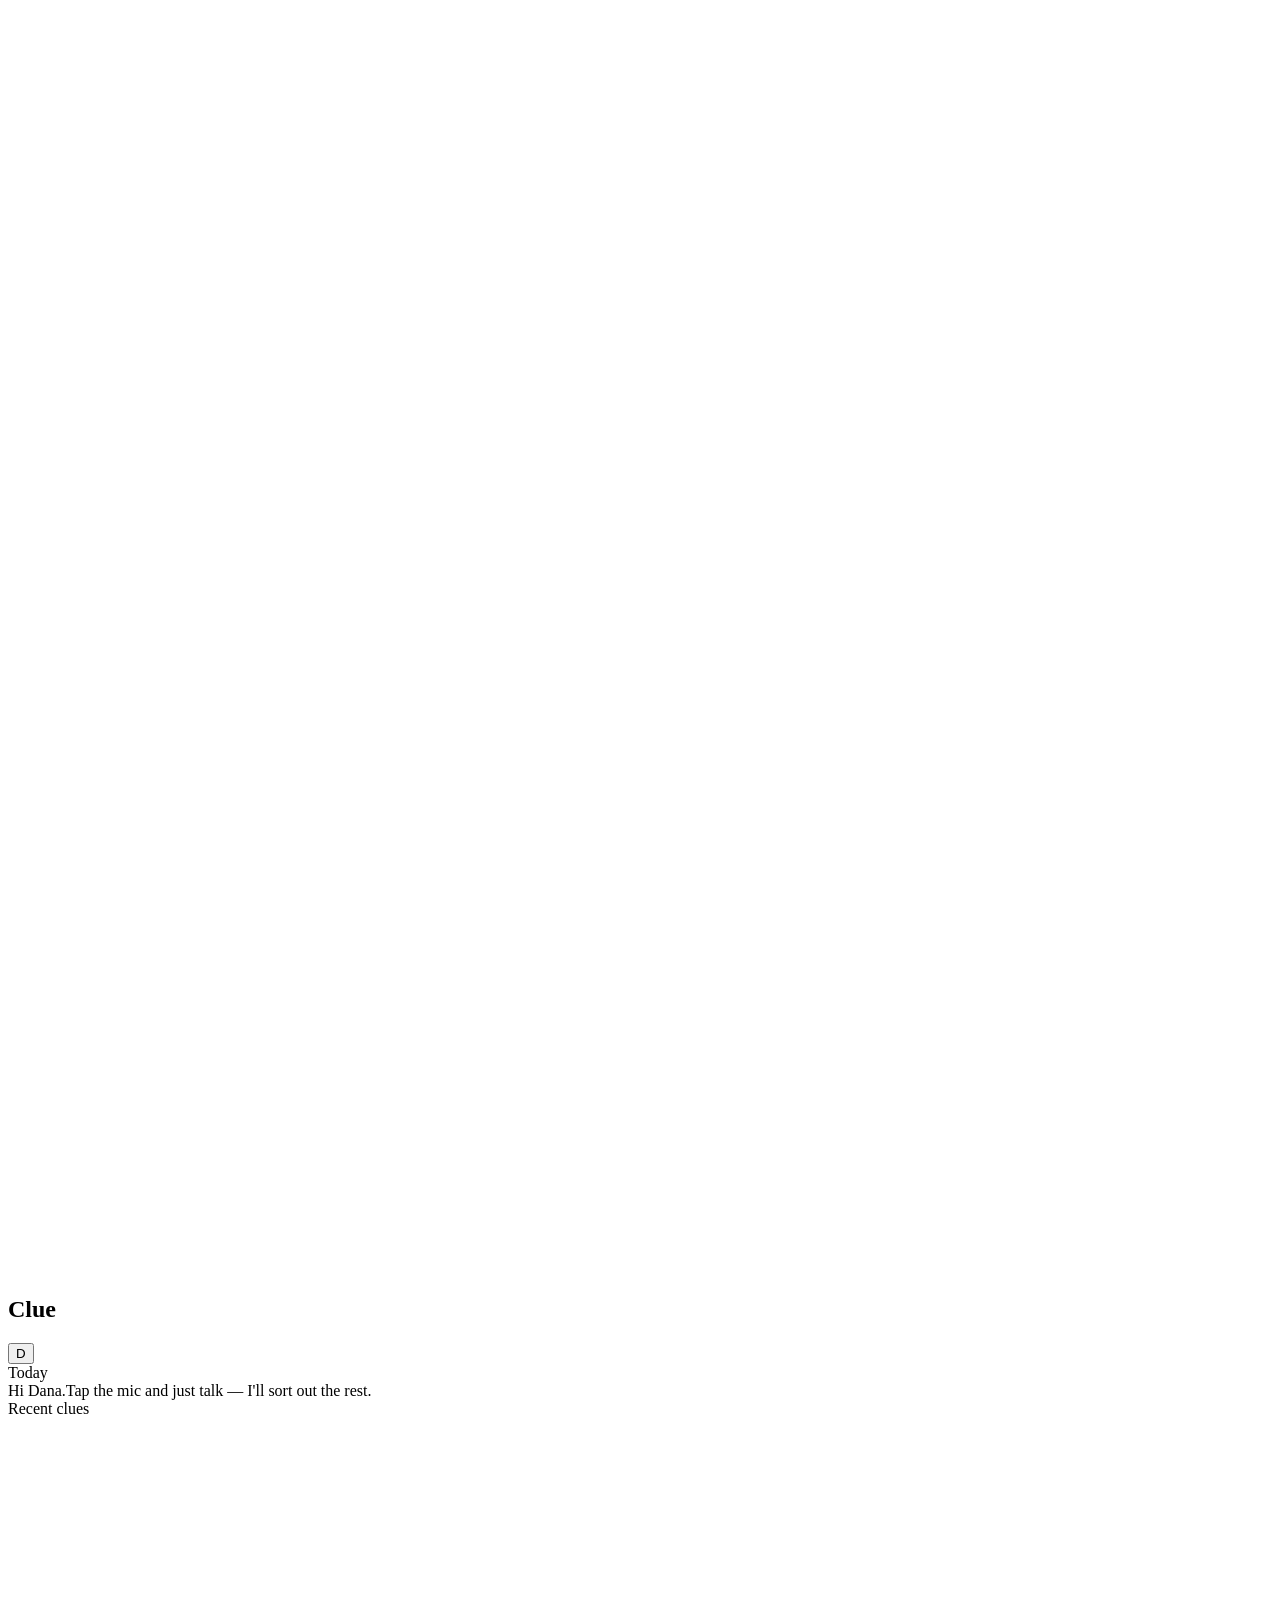
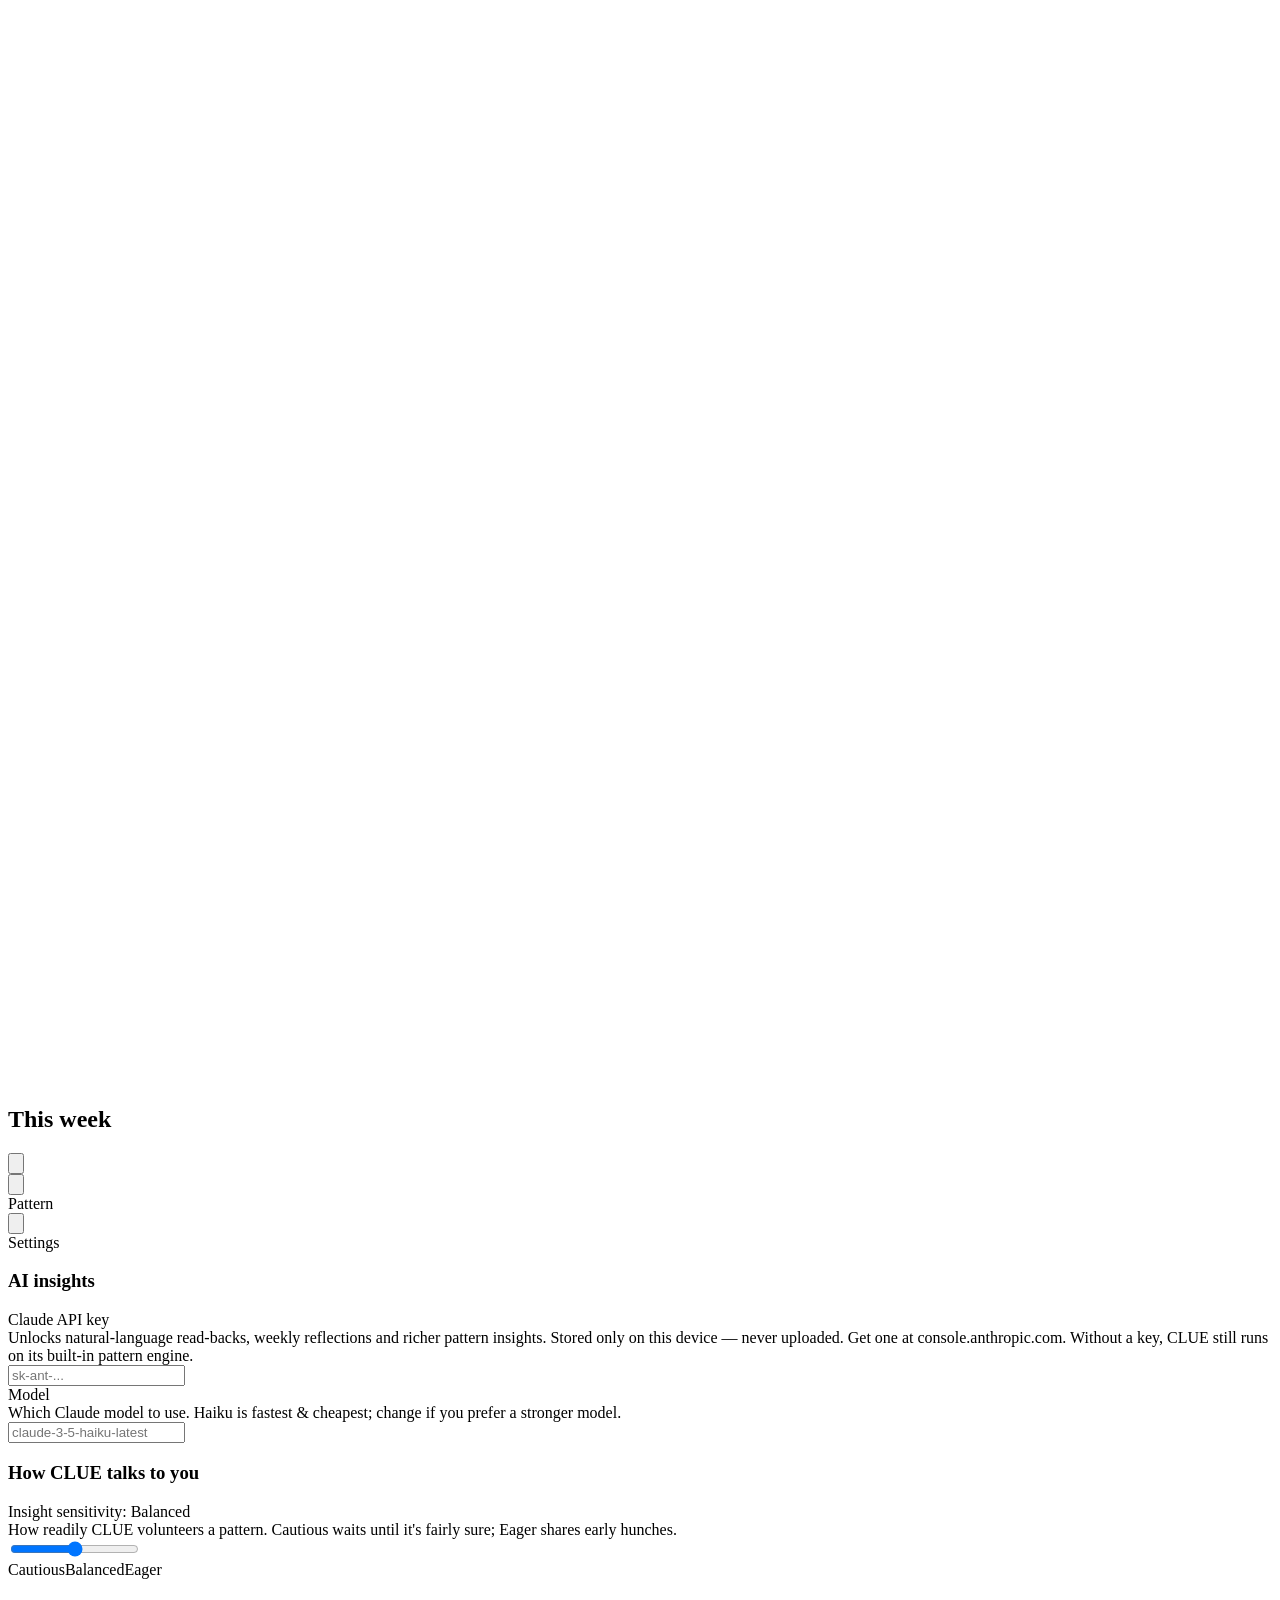
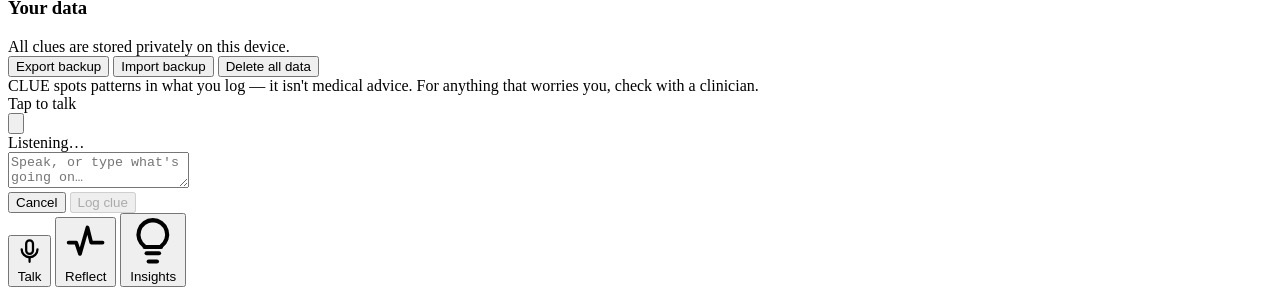
==== index.html @ f41dab0d "Add files via upload" ====
<!DOCTYPE html>
<html lang="en">
<head>
<meta charset="UTF-8">
<meta name="viewport" content="width=device-width, initial-scale=1.0, viewport-fit=cover, maximum-scale=1">
<meta name="theme-color" content="#fdf9f5">
<meta name="apple-mobile-web-app-capable" content="yes">
<meta name="apple-mobile-web-app-status-bar-style" content="default">
<meta name="apple-mobile-web-app-title" content="Clue">
<title>Clue</title>
<link rel="manifest" href="manifest.webmanifest">
<link rel="apple-touch-icon" href="icons/icon-180.png">
<link rel="icon" href="icons/icon-192.png">
<link rel="stylesheet" href="styles.css">
</head>
<body>
<div class="app">

  <!-- ============ TALK ============ -->
  <section class="view active" id="view-talk">
    <div class="app-head">
      <div class="brand">
        <div class="mark"><svg viewBox="0 0 24 24" fill="none" stroke="#fff" stroke-width="2.2" stroke-linecap="round" stroke-linejoin="round"><circle cx="11" cy="11" r="7"/><path d="M21 21l-4.3-4.3"/></svg></div>
        <h1>Clue</h1>
      </div>
      <button class="avatar" id="toSettings" aria-label="Settings">D</button>
    </div>
    <div class="pad">
      <div class="kicker" id="talkDate">Today</div>
      <div class="greet">Hi Dana.<span class="sub">Tap the mic and just talk — I'll sort out the rest.</span></div>
      <div class="section-title">Recent clues <span class="count" id="clueCount"></span></div>
      <div id="timeline"></div>
    </div>
  </section>

  <!-- ============ REFLECT ============ -->
  <section class="view" id="view-reflect">
    <div class="app-head solid">
      <div class="brand"><div class="mark"><svg viewBox="0 0 24 24" fill="none" stroke="#fff" stroke-width="2.2" stroke-linecap="round" stroke-linejoin="round"><circle cx="11" cy="11" r="7"/><path d="M21 21l-4.3-4.3"/></svg></div><h1>This week</h1></div>
      <button class="iconbtn" id="refreshInsights" aria-label="Refresh"><svg viewBox="0 0 24 24" fill="none" stroke="var(--ink)" stroke-width="2" stroke-linecap="round" stroke-linejoin="round"><path d="M3 12a9 9 0 0 1 15-6.7L21 8"/><path d="M21 3v5h-5"/><path d="M21 12a9 9 0 0 1-15 6.7L3 16"/><path d="M3 21v-5h5"/></svg></button>
    </div>
    <div class="pad" id="reflectBody"></div>
  </section>

  <!-- ============ INSIGHT DETAIL ============ -->
  <section class="view" id="view-insight">
    <div class="detail-top">
      <button class="back" id="insightBack" aria-label="Back"><svg viewBox="0 0 24 24" fill="none" stroke="var(--ink)" stroke-width="2.2" stroke-linecap="round" stroke-linejoin="round"><path d="M15 18l-6-6 6-6"/></svg></button>
      <div class="dt-title">Pattern</div>
    </div>
    <div class="pad" id="insightBody"></div>
  </section>

  <!-- ============ SETTINGS ============ -->
  <section class="view" id="view-settings">
    <div class="detail-top">
      <button class="back" id="settingsBack" aria-label="Back"><svg viewBox="0 0 24 24" fill="none" stroke="var(--ink)" stroke-width="2.2" stroke-linecap="round" stroke-linejoin="round"><path d="M15 18l-6-6 6-6"/></svg></button>
      <div class="dt-title">Settings</div>
    </div>
    <div class="pad">
      <div class="set-group">
        <h3>AI insights</h3>
        <div class="set-row">
          <label for="apiKey">Claude API key</label>
          <div class="hint">Unlocks natural-language read-backs, weekly reflections and richer pattern insights. Stored only on this device — never uploaded. Get one at console.anthropic.com. Without a key, CLUE still runs on its built-in pattern engine.</div>
          <input type="password" id="apiKey" placeholder="sk-ant-..." autocomplete="off" autocapitalize="off" spellcheck="false">
          <div id="keyStatus"></div>
        </div>
        <div class="set-row">
          <label for="model">Model</label>
          <div class="hint">Which Claude model to use. Haiku is fastest & cheapest; change if you prefer a stronger model.</div>
          <input type="text" id="model" placeholder="claude-3-5-haiku-latest" autocomplete="off" spellcheck="false">
        </div>
      </div>

      <div class="set-group">
        <h3>How CLUE talks to you</h3>
        <div class="set-row">
          <label>Insight sensitivity: <span id="sensLabel">Balanced</span></label>
          <div class="hint">How readily CLUE volunteers a pattern. Cautious waits until it's fairly sure; Eager shares early hunches.</div>
          <input type="range" min="0" max="2" step="1" value="1" class="slider" id="sensitivity">
          <div class="slider-labels"><span>Cautious</span><span>Balanced</span><span>Eager</span></div>
        </div>
      </div>

      <div class="set-group">
        <h3>Your data</h3>
        <div class="set-row">
          <div class="hint" id="dataStats">All clues are stored privately on this device.</div>
          <div class="set-actions">
            <button class="btn" id="exportBtn">Export backup</button>
            <button class="btn" id="importBtn">Import backup</button>
            <button class="btn danger" id="clearBtn">Delete all data</button>
          </div>
          <input type="file" id="importFile" accept="application/json" hidden>
        </div>
      </div>
      <div class="disclaimer">CLUE spots patterns in what you log — it isn't medical advice. For anything that worries you, check with a clinician.</div>
    </div>
  </section>

  <!-- capture dock (only on talk) -->
  <div class="dock-fade" id="dockFade"></div>
  <div class="dock" id="dock">
    <div class="mic-wrap">
      <div class="mic-hint">Tap to talk</div>
      <button class="mic" id="micBtn" aria-label="Log a clue">
        <svg viewBox="0 0 24 24" fill="none" stroke="#fff" stroke-width="2" stroke-linecap="round" stroke-linejoin="round"><rect x="9" y="2" width="6" height="12" rx="3"/><path d="M5 10a7 7 0 0 0 14 0"/><path d="M12 17v4"/></svg>
      </button>
    </div>
  </div>

  <!-- capture sheet -->
  <div class="scrim" id="scrim"></div>
  <div class="sheet" id="sheet">
    <div class="grip"></div>
    <div class="listening" id="listening"><div class="eq"><span></span><span></span><span></span><span></span><span></span></div> <span id="listenLabel">Listening…</span></div>
    <textarea class="capinput" id="capinput" placeholder="Speak, or type what's going on…" rows="2"></textarea>
    <div class="cap-actions">
      <button class="btn ghost" id="cancelCap">Cancel</button>
      <button class="btn primary" id="parseBtn" disabled>Log clue</button>
    </div>
    <div id="readbackHost"></div>
  </div>

  <!-- nav -->
  <nav class="nav">
    <button class="active" data-nav="talk">
      <svg viewBox="0 0 24 24" fill="none" stroke="currentColor" stroke-width="2" stroke-linecap="round" stroke-linejoin="round"><rect x="9" y="2" width="6" height="12" rx="3"/><path d="M5 10a7 7 0 0 0 14 0"/><path d="M12 17v4"/></svg>
      <span class="lbl">Talk</span>
    </button>
    <button data-nav="reflect">
      <svg viewBox="0 0 24 24" fill="none" stroke="currentColor" stroke-width="2" stroke-linecap="round" stroke-linejoin="round"><path d="M3 12h4l2 6 4-14 2 8h6"/></svg>
      <span class="lbl">Reflect</span>
    </button>
    <button data-nav="insights">
      <svg viewBox="0 0 24 24" fill="none" stroke="currentColor" stroke-width="2" stroke-linecap="round" stroke-linejoin="round"><path d="M9 18h6"/><path d="M10 22h4"/><path d="M12 2a7 7 0 0 0-4 12.7V15h8v-.3A7 7 0 0 0 12 2z"/></svg>
      <span class="lbl">Insights</span>
    </button>
  </nav>

  <div class="toast" id="toast"></div>
</div>
<script type="module" src="app.js"></script>
</body>
</html>
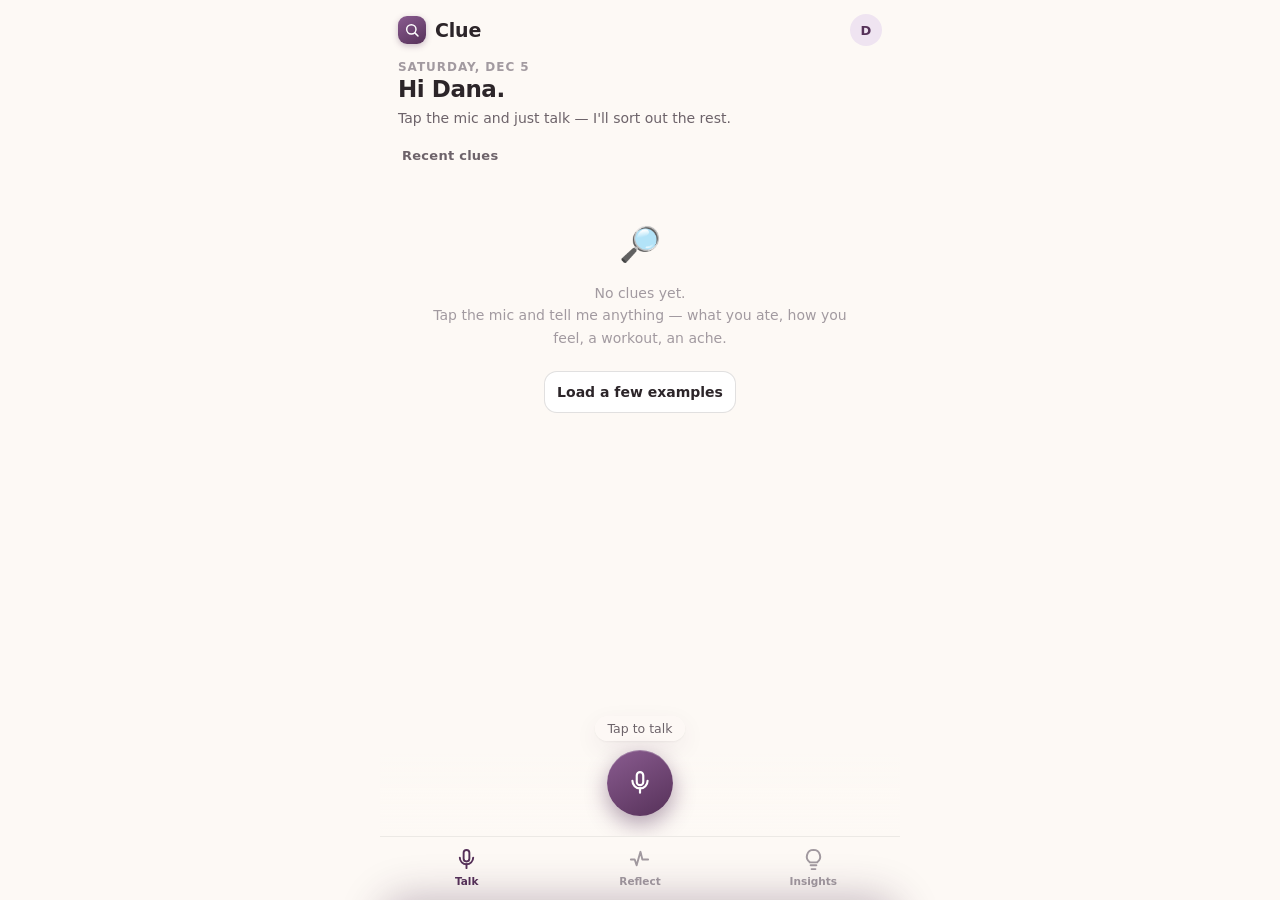
==== commit a589679e: "Add files via upload" ====
--- a/index.html
+++ b/index.html
@@ -8,10 +8,214 @@
 <meta name="apple-mobile-web-app-status-bar-style" content="default">
 <meta name="apple-mobile-web-app-title" content="Clue">
 <title>Clue</title>
-<link rel="manifest" href="manifest.webmanifest">
-<link rel="apple-touch-icon" href="icons/icon-180.png">
-<link rel="icon" href="icons/icon-192.png">
-<link rel="stylesheet" href="styles.css">
+<link rel="manifest" href="[data-uri]">
+<link rel="apple-touch-icon" href="[data-uri]">
+<link rel="icon" href="[data-uri]">
+<style>
+:root{
+  --plum:#6d4574;--plum-deep:#563159;--plum-soft:#8a5c90;
+  --plum-tint:#efe4f1;--plum-tint-2:#e3d0e6;
+  --cream:#f7efe8;--surface:#fdf9f5;--card:#ffffff;
+  --ink:#2c2529;--ink-2:#6d636a;--muted:#a29aa0;
+  --border:rgba(44,37,41,0.08);--border-strong:rgba(44,37,41,0.14);
+  --good:#2e8b57;--warn:#c98a2b;--danger:#9c463a;
+  --shadow:0 1px 2px rgba(44,37,41,.05),0 8px 24px rgba(86,49,89,.07);
+  --font:system-ui,-apple-system,"Segoe UI",sans-serif;
+}
+*{box-sizing:border-box;margin:0;padding:0}
+html{height:100%}
+body{
+  font-family:var(--font);background:var(--surface);color:var(--ink);
+  min-height:100%;-webkit-font-smoothing:antialiased;overscroll-behavior-y:contain;
+  padding-bottom:env(safe-area-inset-bottom);
+}
+button{font-family:var(--font)}
+.app{max-width:520px;margin:0 auto;min-height:100vh;position:relative;display:flex;flex-direction:column}
+
+/* views */
+.view{flex:1;display:none;flex-direction:column;padding-bottom:96px}
+.view.active{display:flex}
+.pad{padding:6px 18px 24px}
+
+.app-head{display:flex;align-items:center;justify-content:space-between;padding:14px 18px 8px;position:sticky;top:0;background:linear-gradient(var(--surface) 70%,transparent);z-index:6}
+.app-head.solid{background:var(--surface)}
+.brand{display:flex;align-items:center;gap:9px}
+.brand .mark{width:28px;height:28px;border-radius:9px;background:linear-gradient(150deg,var(--plum-soft),var(--plum-deep));display:flex;align-items:center;justify-content:center;box-shadow:0 2px 6px rgba(86,49,89,.3)}
+.brand .mark svg{width:16px;height:16px}
+.brand h1{font-size:19px;font-weight:700;letter-spacing:-.01em}
+.avatar{width:32px;height:32px;border-radius:50%;background:var(--plum-tint);color:var(--plum-deep);display:flex;align-items:center;justify-content:center;font-weight:700;font-size:13px;border:none;cursor:pointer}
+.iconbtn{width:36px;height:36px;border-radius:12px;border:1px solid var(--border);background:var(--card);display:flex;align-items:center;justify-content:center;cursor:pointer;box-shadow:var(--shadow)}
+.iconbtn svg{width:18px;height:18px}
+
+.kicker{font-size:12px;letter-spacing:.08em;text-transform:uppercase;color:var(--muted);font-weight:600;margin-bottom:2px}
+.greet{font-size:23px;font-weight:700;letter-spacing:-.02em;line-height:1.2}
+.greet .sub{display:block;font-size:14px;font-weight:500;color:var(--ink-2);margin-top:6px;letter-spacing:0}
+.section-title{font-size:13px;font-weight:700;color:var(--ink-2);margin:22px 4px 10px;letter-spacing:.02em;display:flex;align-items:center;justify-content:space-between}
+.section-title span.count{color:var(--muted);font-weight:600}
+
+/* clues */
+.clue{display:flex;gap:12px;padding:12px 14px;background:var(--card);border:1px solid var(--border);border-radius:16px;box-shadow:var(--shadow);margin-bottom:9px;animation:pop .25s ease}
+@keyframes pop{from{opacity:0;transform:translateY(6px)}to{opacity:1;transform:none}}
+.clue .ic{width:34px;height:34px;border-radius:11px;flex:none;display:flex;align-items:center;justify-content:center;font-size:16px}
+.ic.food{background:#eaf3ec}.ic.symptom{background:#fbe9e6}.ic.activity{background:#eae7f5}.ic.energy{background:#fbf1e0}.ic.sleep{background:#eef0f2}.ic.note{background:#eef0f2}.ic.other{background:#eef0f2}
+.clue .body{flex:1;min-width:0}
+.clue .txt{font-size:14.5px;line-height:1.35;color:var(--ink);font-weight:500;word-wrap:break-word}
+.clue .meta{display:flex;gap:8px;align-items:center;margin-top:5px;flex-wrap:wrap}
+.tag{font-size:11px;font-weight:600;padding:2px 8px;border-radius:20px;text-transform:capitalize}
+.tag.food{background:#e7f1ea;color:#356848}.tag.symptom{background:#f8e4e1;color:#9c463a}.tag.activity{background:#e6e2f2;color:#4a3d78}.tag.energy{background:#f7ecda;color:#8a651f}.tag.sleep,.tag.note,.tag.other{background:#ecedf0;color:#5a5560}
+.clue .time{font-size:12px;color:var(--muted);font-weight:500}
+.clue.flagged{border-color:var(--plum-tint-2);box-shadow:0 0 0 1px var(--plum-tint-2),var(--shadow)}
+.flagnote{margin-top:8px;font-size:12.5px;color:var(--plum-deep);background:var(--plum-tint);padding:8px 10px;border-radius:11px;display:flex;gap:7px;align-items:flex-start;line-height:1.35}
+.flagnote svg{width:14px;height:14px;flex:none;margin-top:1px}
+.clue .del{margin-left:auto;background:none;border:none;color:var(--muted);cursor:pointer;font-size:16px;padding:0 2px;align-self:flex-start;line-height:1}
+
+.empty{text-align:center;color:var(--muted);padding:44px 24px;font-size:14px;line-height:1.6}
+.empty .big{font-size:34px;margin-bottom:10px}
+
+/* capture dock */
+.dock-fade{position:fixed;left:0;right:0;bottom:0;height:150px;z-index:8;pointer-events:none;background:linear-gradient(to top,var(--surface) 46%,rgba(253,249,245,.7) 76%,rgba(253,249,245,0));max-width:520px;margin:0 auto}
+.dock{position:fixed;left:0;right:0;bottom:84px;display:flex;justify-content:center;z-index:12;pointer-events:none;max-width:520px;margin:0 auto}
+.mic-wrap{pointer-events:auto;display:flex;flex-direction:column;align-items:center;gap:9px}
+.mic-hint{font-size:12.5px;color:var(--ink-2);background:rgba(253,249,245,.86);padding:5px 13px;border-radius:20px;box-shadow:var(--shadow);font-weight:500}
+.mic{width:66px;height:66px;border-radius:50%;border:none;cursor:pointer;background:linear-gradient(150deg,var(--plum-soft),var(--plum-deep));box-shadow:0 8px 22px rgba(86,49,89,.45),inset 0 1px 0 rgba(255,255,255,.25);display:flex;align-items:center;justify-content:center;transition:transform .15s}
+.mic:active{transform:scale(.94)}
+.mic svg{width:26px;height:26px}
+
+/* sheet */
+.scrim{position:fixed;inset:0;background:rgba(33,20,35,.34);z-index:20;opacity:0;pointer-events:none;transition:opacity .25s}
+.scrim.open{opacity:1;pointer-events:auto}
+.sheet{position:fixed;left:0;right:0;bottom:0;max-width:520px;margin:0 auto;background:var(--surface);border-radius:28px 28px 0 0;padding:18px 20px calc(28px + env(safe-area-inset-bottom));z-index:21;transform:translateY(103%);transition:transform .32s cubic-bezier(.32,.72,0,1);box-shadow:0 -10px 40px rgba(60,30,64,.28)}
+.sheet.open{transform:translateY(0)}
+.grip{width:38px;height:5px;border-radius:3px;background:var(--border-strong);margin:0 auto 16px}
+.listening{display:flex;align-items:center;gap:10px;color:var(--plum-deep);font-weight:600;font-size:13px;margin-bottom:14px}
+.listening.idle{color:var(--muted)}
+.eq{display:flex;gap:3px;align-items:flex-end;height:16px}
+.eq span{width:3px;background:var(--plum);border-radius:2px;height:5px;animation:eq 1s ease-in-out infinite}
+.listening.idle .eq span{animation:none;background:var(--border-strong)}
+.eq span:nth-child(2){animation-delay:.15s}.eq span:nth-child(3){animation-delay:.3s}.eq span:nth-child(4){animation-delay:.45s}.eq span:nth-child(5){animation-delay:.2s}
+@keyframes eq{0%,100%{height:5px}50%{height:16px}}
+.capinput{width:100%;border:1px solid var(--border-strong);border-radius:14px;padding:13px 14px;font-size:16px;font-family:var(--font);color:var(--ink);background:var(--card);resize:none;line-height:1.4;min-height:56px;margin-bottom:12px}
+.capinput:focus{outline:none;border-color:var(--plum)}
+.cap-actions{display:flex;gap:8px;margin-bottom:6px}
+.btn{border:1px solid var(--border-strong);background:var(--card);color:var(--ink);padding:12px;border-radius:13px;font-size:14px;font-weight:600;cursor:pointer;flex:1;text-align:center}
+.btn.primary{background:var(--plum);color:#fff;border-color:var(--plum)}
+.btn.primary:disabled{opacity:.5;cursor:default}
+.btn.ghost{background:none;border-color:transparent;color:var(--plum);flex:none;padding:12px 6px}
+
+.readback{background:var(--card);border:1px solid var(--border);border-radius:18px;padding:15px;box-shadow:var(--shadow);margin-top:4px}
+.rb-head{display:flex;gap:8px;align-items:center;font-size:12px;color:var(--plum);font-weight:700;margin-bottom:11px;letter-spacing:.02em}
+.rb-head svg{width:15px;height:15px}
+.parsed{display:flex;flex-direction:column;gap:8px;margin-bottom:12px}
+.prow{display:flex;justify-content:space-between;align-items:center;font-size:14px;gap:12px}
+.prow .k{color:var(--muted);font-weight:500;flex:none}.prow .v{color:var(--ink);font-weight:600;text-align:right}
+.rb-q{font-size:14px;color:var(--ink);font-weight:500;margin:2px 0 12px;line-height:1.4}
+.spin{display:inline-block;width:15px;height:15px;border:2px solid var(--plum-tint-2);border-top-color:var(--plum);border-radius:50%;animation:spin .7s linear infinite;vertical-align:-2px}
+@keyframes spin{to{transform:rotate(360deg)}}
+
+/* reflect */
+.reflect-hero{background:linear-gradient(155deg,#6d4574,#48294c);border-radius:22px;padding:20px;color:#fff;box-shadow:0 10px 30px rgba(72,41,76,.4);margin-bottom:6px}
+.reflect-hero .rh-k{font-size:11.5px;letter-spacing:.1em;text-transform:uppercase;opacity:.75;font-weight:600}
+.reflect-hero h2{font-size:20px;font-weight:700;margin:5px 0 10px;letter-spacing:-.01em;line-height:1.25}
+.reflect-hero p{font-size:14px;line-height:1.5;opacity:.92}
+.reflect-hero .stats{display:flex;gap:8px;margin-top:16px}
+.rstat{flex:1;background:rgba(255,255,255,.12);border-radius:13px;padding:10px 11px}
+.rstat .n{font-size:20px;font-weight:700;line-height:1}
+.rstat .l{font-size:11px;opacity:.8;margin-top:4px;line-height:1.2}
+
+.pattern{background:var(--card);border:1px solid var(--border);border-radius:18px;padding:15px;box-shadow:var(--shadow);margin-bottom:11px;cursor:pointer;transition:transform .12s}
+.pattern:active{transform:scale(.985)}
+.p-top{display:flex;align-items:center;justify-content:space-between;margin-bottom:11px}
+.conf{display:flex;align-items:center;gap:6px;font-size:11.5px;font-weight:700;padding:3px 9px;border-radius:20px}
+.conf.likely{background:#e7f1ea;color:#2e6b48}.conf.watch{background:#f7ecda;color:#8a651f}.conf.hunch{background:#ecedf0;color:#5a5560}
+.conf svg{width:12px;height:12px}
+.p-cta{font-size:12.5px;color:var(--plum);font-weight:700}
+.p-link{display:flex;gap:10px;align-items:center;font-size:16px;font-weight:700;letter-spacing:-.01em;flex-wrap:wrap}
+.p-link .a{color:var(--plum-deep)}.p-link .arw{color:var(--muted);font-weight:400}.p-link .b{color:var(--danger)}
+.p-desc{font-size:13.5px;color:var(--ink-2);line-height:1.45;margin-top:9px}
+.p-foot{display:flex;align-items:center;justify-content:space-between;margin-top:12px;padding-top:11px;border-top:1px solid var(--border)}
+.p-evi{font-size:12px;color:var(--muted);font-weight:500}
+.meter{display:flex;gap:3px}
+.meter i{height:5px;flex:1;border-radius:3px;background:var(--plum-tint-2)}
+.meter i.on{background:var(--plum)}
+
+.experiment{background:#f2ecdc;border:1px dashed #d8c69a;border-radius:18px;padding:16px;margin-bottom:11px}
+.experiment .e-k{display:flex;gap:8px;align-items:center;font-size:12px;font-weight:700;color:#8a651f;letter-spacing:.03em;margin-bottom:9px}
+.experiment .e-k svg{width:15px;height:15px}
+.experiment p{font-size:14px;line-height:1.5;color:var(--ink)}
+.experiment b{font-weight:700}
+
+.notice{background:var(--plum-tint);border-radius:14px;padding:13px 15px;font-size:13px;color:var(--plum-deep);line-height:1.45;margin-bottom:12px;display:flex;gap:9px;align-items:flex-start}
+.notice svg{width:16px;height:16px;flex:none;margin-top:1px}
+.notice a{color:var(--plum-deep);font-weight:700}
+
+/* insight detail */
+.detail-top{display:flex;align-items:center;gap:12px;padding:14px 18px 12px;position:sticky;top:0;background:var(--surface);z-index:6}
+.back{width:36px;height:36px;border-radius:12px;border:1px solid var(--border);background:var(--card);display:flex;align-items:center;justify-content:center;cursor:pointer;box-shadow:var(--shadow)}
+.back svg{width:18px;height:18px}
+.detail-top .dt-title{font-size:15px;font-weight:700}
+.hero-pattern{background:var(--card);border:1px solid var(--border);border-radius:20px;padding:18px;box-shadow:var(--shadow);margin-bottom:14px}
+.link-lg{display:flex;gap:11px;align-items:center;font-size:20px;font-weight:700;letter-spacing:-.02em;margin-bottom:14px;flex-wrap:wrap}
+.link-lg .a{color:var(--plum-deep)}.link-lg .b{color:var(--danger)}.link-lg .arw{color:var(--muted)}
+.conf-block{background:var(--plum-tint);border-radius:14px;padding:13px 14px}
+.cb-top{display:flex;align-items:center;justify-content:space-between;margin-bottom:9px;gap:8px}
+.cb-l{font-size:13px;font-weight:700;color:var(--plum-deep)}
+.cb-v{font-size:12.5px;font-weight:700;color:#8a651f;display:flex;align-items:center;gap:5px}
+.cb-v svg{width:13px;height:13px}
+.cb-note{font-size:12.5px;color:var(--plum-deep);opacity:.85;line-height:1.4;margin-top:9px}
+.card-lite{background:var(--card);border:1px solid var(--border);border-radius:18px;padding:16px;box-shadow:var(--shadow);margin-bottom:14px}
+.card-lite h3{font-size:13px;font-weight:700;color:var(--ink-2);margin-bottom:14px;letter-spacing:.02em}
+.legend{display:flex;gap:16px;margin-bottom:14px;flex-wrap:wrap}
+.legend .li{display:flex;align-items:center;gap:6px;font-size:12px;color:var(--ink-2);font-weight:600}
+.legend .sw{width:10px;height:10px;border-radius:3px}
+.evi-row{display:flex;align-items:center;gap:10px;margin-bottom:12px}
+.evi-row .day{width:38px;font-size:11px;color:var(--muted);font-weight:600;flex:none;text-align:right;font-variant-numeric:tabular-nums;line-height:1.2}
+.track{position:relative;flex:1;height:22px;background:#f1ece4;border-radius:8px;overflow:hidden}
+.track .grid{position:absolute;inset:0;background-image:linear-gradient(90deg,var(--border) 1px,transparent 1px);background-size:16.66% 100%}
+.mk{position:absolute;top:50%;transform:translate(-50%,-50%);width:12px;height:12px;border-radius:4px;box-shadow:0 0 0 2px var(--card)}
+.connect{position:absolute;top:50%;height:2px;background:repeating-linear-gradient(90deg,var(--plum-tint-2) 0 4px,transparent 4px 8px);transform:translateY(-50%)}
+.evi-axis{display:flex;justify-content:space-between;padding-left:48px;font-size:10.5px;color:var(--muted);font-weight:600;margin-top:-2px}
+.reco{background:linear-gradient(150deg,#f0e6f2,#e7d6ea);border-radius:18px;padding:16px;margin-bottom:14px}
+.reco .r-k{display:flex;gap:8px;align-items:center;font-size:12px;font-weight:700;color:var(--plum-deep);margin-bottom:9px;letter-spacing:.03em}
+.reco .r-k svg{width:15px;height:15px}
+.reco p{font-size:14px;line-height:1.5;color:var(--ink)}
+.toggle-row{display:flex;align-items:center;justify-content:space-between;gap:14px;background:var(--card);border:1px solid var(--border);border-radius:16px;padding:14px 16px;box-shadow:var(--shadow);margin-bottom:14px}
+.tr-l{font-size:14px;font-weight:600;color:var(--ink)}
+.tr-s{font-size:12px;color:var(--muted);margin-top:3px;line-height:1.35}
+.switch{width:48px;height:29px;border-radius:16px;background:var(--plum);position:relative;cursor:pointer;flex:none;transition:background .2s;border:none}
+.switch.off{background:var(--border-strong)}
+.switch .knob{position:absolute;top:3px;left:22px;width:23px;height:23px;border-radius:50%;background:#fff;box-shadow:0 1px 3px rgba(0,0,0,.25);transition:left .2s}
+.switch.off .knob{left:3px}
+.disclaimer{font-size:11.5px;color:var(--muted);line-height:1.5;text-align:center;padding:4px 12px;margin-top:2px}
+
+/* settings */
+.set-group{background:var(--card);border:1px solid var(--border);border-radius:18px;box-shadow:var(--shadow);margin-bottom:16px;overflow:hidden}
+.set-group h3{font-size:12px;font-weight:700;color:var(--muted);letter-spacing:.04em;text-transform:uppercase;padding:14px 16px 4px}
+.set-row{padding:14px 16px;border-top:1px solid var(--border)}
+.set-row:first-of-type{border-top:none}
+.set-row label{font-size:14px;font-weight:600;color:var(--ink);display:block;margin-bottom:3px}
+.set-row .hint{font-size:12px;color:var(--muted);line-height:1.4;margin-bottom:9px}
+.set-row input[type=password],.set-row input[type=text]{width:100%;border:1px solid var(--border-strong);border-radius:12px;padding:11px 12px;font-size:15px;font-family:var(--font);color:var(--ink);background:var(--surface)}
+.set-row input:focus{outline:none;border-color:var(--plum)}
+.slider{width:100%;-webkit-appearance:none;height:6px;border-radius:4px;background:var(--plum-tint-2);outline:none;margin:6px 0}
+.slider::-webkit-slider-thumb{-webkit-appearance:none;width:22px;height:22px;border-radius:50%;background:var(--plum);cursor:pointer;box-shadow:0 1px 4px rgba(0,0,0,.25)}
+.slider::-moz-range-thumb{width:22px;height:22px;border-radius:50%;background:var(--plum);cursor:pointer;border:none}
+.slider-labels{display:flex;justify-content:space-between;font-size:11px;color:var(--muted);font-weight:600}
+.set-actions{display:flex;gap:8px;flex-wrap:wrap}
+.set-actions .btn{flex:1;min-width:120px}
+.btn.danger{color:var(--danger);border-color:var(--border-strong)}
+.status-pill{display:inline-flex;align-items:center;gap:6px;font-size:12px;font-weight:600;padding:4px 10px;border-radius:20px;margin-top:8px}
+.status-pill.ok{background:#e7f1ea;color:#2e6b48}.status-pill.no{background:#f7ecda;color:#8a651f}
+
+/* nav */
+.nav{position:fixed;left:0;right:0;bottom:0;max-width:520px;margin:0 auto;height:calc(64px + env(safe-area-inset-bottom));padding-bottom:env(safe-area-inset-bottom);background:rgba(253,249,245,.94);backdrop-filter:blur(14px);border-top:1px solid var(--border);display:flex;z-index:14}
+.nav button{flex:1;background:none;border:none;cursor:pointer;display:flex;flex-direction:column;align-items:center;justify-content:center;gap:4px;color:var(--muted);padding-bottom:2px}
+.nav button svg{width:23px;height:23px}
+.nav button .lbl{font-size:10.5px;font-weight:600}
+.nav button.active{color:var(--plum-deep)}
+.toast{position:fixed;left:50%;bottom:170px;transform:translateX(-50%) translateY(10px);background:var(--ink);color:#fff;font-size:13px;font-weight:600;padding:10px 16px;border-radius:22px;z-index:30;opacity:0;pointer-events:none;transition:.25s;box-shadow:0 8px 24px rgba(0,0,0,.2)}
+.toast.show{opacity:1;transform:translateX(-50%) translateY(0)}
+
+</style>
 </head>
 <body>
 <div class="app">
@@ -141,6 +345,766 @@
 
   <div class="toast" id="toast"></div>
 </div>
-<script type="module" src="app.js"></script>
+<script>
+// ---- db.js (inlined) ----
+
+// db.js — local, on-device storage for CLUE (IndexedDB). Nothing leaves the device.
+const DB_NAME = 'clue-db';
+const DB_VERSION = 1;
+let _db = null;
+
+function open() {
+  if (_db) return Promise.resolve(_db);
+  return new Promise((resolve, reject) => {
+    const req = indexedDB.open(DB_NAME, DB_VERSION);
+    req.onupgradeneeded = (e) => {
+      const db = e.target.result;
+      if (!db.objectStoreNames.contains('clues')) {
+        const s = db.createObjectStore('clues', { keyPath: 'id' });
+        s.createIndex('createdAt', 'createdAt');
+      }
+      if (!db.objectStoreNames.contains('insights')) {
+        db.createObjectStore('insights', { keyPath: 'id' });
+      }
+      if (!db.objectStoreNames.contains('meta')) {
+        db.createObjectStore('meta', { keyPath: 'key' });
+      }
+    };
+    req.onsuccess = () => { _db = req.result; resolve(_db); };
+    req.onerror = () => reject(req.error);
+  });
+}
+
+function tx(store, mode, fn) {
+  return open().then(db => new Promise((resolve, reject) => {
+    const t = db.transaction(store, mode);
+    const s = t.objectStore(store);
+    let out;
+    Promise.resolve(fn(s)).then(r => { out = r; });
+    t.oncomplete = () => resolve(out);
+    t.onerror = () => reject(t.error);
+    t.onabort = () => reject(t.error);
+  }));
+}
+const reqP = (r) => new Promise((res, rej) => { r.onsuccess = () => res(r.result); r.onerror = () => rej(r.error); });
+
+const db = {
+  async addClue(clue) { await tx('clues', 'readwrite', s => s.put(clue)); return clue; },
+  async updateClue(clue) { await tx('clues', 'readwrite', s => s.put(clue)); return clue; },
+  async deleteClue(id) { await tx('clues', 'readwrite', s => s.delete(id)); },
+  async getClues() {
+    const rows = await tx('clues', 'readonly', s => reqP(s.getAll()));
+    return (rows || []).sort((a, b) => new Date(b.createdAt) - new Date(a.createdAt));
+  },
+  async clearClues() { await tx('clues', 'readwrite', s => s.clear()); },
+
+  async saveInsights(obj) { await tx('insights', 'readwrite', s => s.put({ id: 'current', ...obj, updatedAt: new Date().toISOString() })); },
+  async getInsights() { return tx('insights', 'readonly', s => reqP(s.get('current'))); },
+  async clearInsights() { await tx('insights', 'readwrite', s => s.clear()); },
+
+  async getSetting(key, fallback = null) {
+    const row = await tx('meta', 'readonly', s => reqP(s.get(key)));
+    return row ? row.value : fallback;
+  },
+  async setSetting(key, value) { await tx('meta', 'readwrite', s => s.put({ key, value })); },
+
+  async exportAll() {
+    const clues = await this.getClues();
+    const insights = await this.getInsights();
+    return { app: 'clue', version: 1, exportedAt: new Date().toISOString(), clues, insights };
+  },
+  async importAll(data) {
+    if (!data || !Array.isArray(data.clues)) throw new Error('Not a valid CLUE backup file.');
+    for (const c of data.clues) { if (c && c.id) await this.addClue(c); }
+    return data.clues.length;
+  },
+};
+
+
+// ---- ai.js (inlined) ----
+
+// ai.js — parsing + insight engine.
+// Tier 1 (always on): local rule-based parsing & correlation, runs on-device, no key.
+// Tier 2 (if a Claude API key is set): richer read-backs, weekly reflection & pattern insights
+//         via a direct browser call to the Claude API. Only the text you analyze is sent.
+
+const ANTHROPIC_URL = 'https://api.anthropic.com/v1/messages';
+const DEFAULT_MODEL = 'claude-3-5-haiku-latest';
+
+// ---------- trigger / symptom vocabulary (local engine) ----------
+const FOOD_TAGS = {
+  dairy: ['milk', 'cheese', 'latte', 'yogurt', 'yoghurt', 'ice cream', 'butter', 'cream', 'dairy'],
+  sugar: ['sugar', 'candy', 'dessert', 'cake', 'cookie', 'chocolate', 'soda', 'sweet', 'pastry', 'donut'],
+  caffeine: ['coffee', 'latte', 'espresso', 'caffeine', 'energy drink', 'matcha'],
+  gluten: ['bread', 'pasta', 'wheat', 'bagel', 'croissant', 'gluten', 'cereal'],
+  alcohol: ['wine', 'beer', 'alcohol', 'cocktail', 'whiskey', 'vodka', 'tequila'],
+  greasy: ['fried', 'greasy', 'fast food', 'burger', 'pizza', 'fries', 'chips'],
+  spicy: ['spicy', 'hot sauce', 'chili', 'jalapeno'],
+};
+const SYMPTOM_GROUPS = {
+  Breakouts: ['breakout', 'break out', 'pimple', 'acne', 'zit', 'skin flare', 'spot on'],
+  Headache: ['headache', 'migraine', 'head hurts'],
+  'Stomach trouble': ['stomach', 'bloat', 'nausea', 'nauseous', 'cramp', 'gut', 'indigestion', 'queasy', 'diarrhea'],
+  Pain: ['pain', 'ache', 'sore', 'hurts', 'stiff'],
+};
+const TYPE_KEYWORDS = {
+  food: ['ate', 'eat', 'eating', 'drank', 'drink', 'had a', 'had some', 'breakfast', 'lunch', 'dinner', 'snack', 'coffee', 'latte', 'salad', 'meal'],
+  sleep: ['slept', 'sleep', 'woke', 'insomnia', 'nap', 'bed', 'rest', 'awake'],
+  energy: ['energy', 'motivation', 'foggy', 'sluggish', 'exhausted', 'wired', 'alert', 'groggy', 'drained', 'focus'],
+  activity: ['workout', 'work out', 'run', 'ran', 'gym', 'walk', 'walked', 'yoga', 'lift', 'exercise', 'sat', 'sitting', 'stood', 'standing', 'stretch', 'cycled', 'swim'],
+  symptom: ['pain', 'ache', 'sore', 'rash', 'breakout', 'pimple', 'acne', 'headache', 'migraine', 'nausea', 'bloat', 'stomach', 'cramp', 'itch', 'dizzy', 'hurts', 'stiff'],
+};
+
+function has(text, arr) { return arr.some(w => text.includes(w)); }
+function tagsIn(text, dict) { return Object.keys(dict).filter(k => has(text, dict[k])); }
+
+// ---------- local parse ----------
+function parseLocal(text) {
+  const t = (text || '').toLowerCase().trim();
+  let type = 'note';
+  // priority: symptom > food > sleep > energy > activity
+  if (has(t, TYPE_KEYWORDS.symptom)) type = 'symptom';
+  else if (has(t, TYPE_KEYWORDS.food)) type = 'food';
+  else if (has(t, TYPE_KEYWORDS.sleep)) type = 'sleep';
+  else if (has(t, TYPE_KEYWORDS.energy)) type = 'energy';
+  else if (has(t, TYPE_KEYWORDS.activity)) type = 'activity';
+
+  // intensity
+  let intensity = null;
+  const m = t.match(/(\d{1,2})\s*(?:out of|\/)\s*10/);
+  if (m) intensity = Math.min(10, parseInt(m[1], 10));
+  else if (has(t, ['slight', 'mild', 'little', 'minor', 'bit of', 'faint'])) intensity = 3;
+  else if (has(t, ['moderate', 'medium', 'noticeable'])) intensity = 5;
+  else if (has(t, ['bad', 'severe', 'really', 'very', 'strong', 'intense', 'terrible', 'awful', 'killing'])) intensity = 8;
+
+  // status
+  let status = 'event';
+  if (/\b(didn't|did not|skipped|couldn't|couldn’t|no |forgot to|missed)\b/.test(t)) status = 'absence';
+  else if (has(t, ['still', 'ongoing', 'again', 'persist', 'lingering', 'same'])) status = 'ongoing';
+  else if (type === 'energy' || type === 'sleep') status = 'rating';
+
+  // subtag (dairy, sugar, breakout group…)
+  const foodTags = tagsIn(t, FOOD_TAGS);
+  let subtag = foodTags[0] || null;
+  if (!subtag) {
+    if (type === 'symptom') { const g = symptomGroupOf(t); subtag = g ? g.toLowerCase() : status; }
+    else if (type === 'activity') subtag = status === 'absence' ? 'skipped' : 'movement';
+    else if (type === 'energy') subtag = intensity && intensity <= 4 ? 'low' : 'energy';
+    else if (type === 'sleep') subtag = has(t, ['bad', 'woke', 'insomnia', 'poorly', "couldn't", 'awake']) ? 'poor' : 'sleep';
+  }
+
+  const subject = smartSubject(text);
+  const followup =
+    type === 'symptom' ? 'Is this new, or the same thing from earlier?' :
+    type === 'food' ? 'Anything else along with it?' :
+    type === 'sleep' ? 'Roughly how many hours?' : null;
+
+  return { type, subject, intensity, status, subtag, tags: foodTags, followup, source: 'local' };
+}
+
+function symptomGroupOf(t) {
+  for (const g of Object.keys(SYMPTOM_GROUPS)) if (has(t, SYMPTOM_GROUPS[g])) return g;
+  return null;
+}
+function smartSubject(text) {
+  let s = (text || '').trim().replace(/\s+/g, ' ');
+  if (s.length > 52) s = s.slice(0, 50).replace(/\s\S*$/, '') + '…';
+  return s.charAt(0).toUpperCase() + s.slice(1);
+}
+
+// ---------- Claude call ----------
+async function callClaude(system, user, maxTokens = 1024) {
+  const key = await db.getSetting('apiKey');
+  if (!key) throw new Error('no-key');
+  const model = (await db.getSetting('model')) || DEFAULT_MODEL;
+  const res = await fetch(ANTHROPIC_URL, {
+    method: 'POST',
+    headers: {
+      'content-type': 'application/json',
+      'x-api-key': key,
+      'anthropic-version': '2023-06-01',
+      'anthropic-dangerous-direct-browser-access': 'true',
+    },
+    body: JSON.stringify({ model, max_tokens: maxTokens, system, messages: [{ role: 'user', content: user }] }),
+  });
+  if (!res.ok) {
+    const txt = await res.text().catch(() => '');
+    throw new Error('api-' + res.status + ' ' + txt.slice(0, 140));
+  }
+  const data = await res.json();
+  return (data.content || []).map(b => b.text || '').join('');
+}
+function extractJSON(str) {
+  if (!str) throw new Error('empty');
+  let s = str.trim().replace(/^```(?:json)?/i, '').replace(/```$/, '').trim();
+  const a = s.indexOf('{'), b = s.lastIndexOf('}');
+  if (a >= 0 && b > a) s = s.slice(a, b + 1);
+  return JSON.parse(s);
+}
+
+async function hasKey() { return !!(await db.getSetting('apiKey')); }
+
+// ---------- parse (LLM if available) ----------
+async function parseClue(text) {
+  if (await hasKey()) {
+    try {
+      const sys = `You turn a person's spoken health note into ONE structured "clue" for a self-tracking app called CLUE. Reply with ONLY minified JSON, no prose.
+Schema: {"type": one of "food"|"symptom"|"activity"|"energy"|"sleep"|"note", "subject": short human label (<=6 words), "intensity": integer 0-10 or null, "status": "event"|"ongoing"|"absence"|"rating", "subtag": short tag like "dairy","breakout","low","skipped", "followup": a brief friendly clarifying question or null}.`;
+      const out = await callClaude(sys, `Note: "${text}"\nReturn the JSON clue.`, 400);
+      const j = extractJSON(out);
+      j.tags = Array.isArray(j.tags) ? j.tags : [];
+      j.source = 'ai';
+      if (!j.type) j.type = 'note';
+      return j;
+    } catch (e) { /* fall through to local */ }
+  }
+  return parseLocal(text);
+}
+
+// ---------- correlation ----------
+async function generateInsights(clues, sensitivity = 1) {
+  // Try LLM for the narrative + patterns; always have local as the floor.
+  const local = correlateLocal(clues, sensitivity);
+  if (await hasKey() && clues.length >= 4) {
+    try {
+      const recent = clues.slice(0, 80).map(c => ({
+        when: c.createdAt, type: c.type, text: c.text, intensity: c.intensity, status: c.status, subtag: c.subtag,
+      }));
+      const sensWord = ['cautious', 'balanced', 'eager'][sensitivity] || 'balanced';
+      const sys = `You are CLUE, a gentle, careful body-pattern companion. You analyze a person's self-logged "clues" (food, symptoms, activity, energy, sleep) and surface possible cause→effect patterns over time.
+Rules: never claim causation; speak in graded confidence; be honest about exceptions and small samples; this is not medical advice. Sensitivity is "${sensWord}" — cautious = only surface well-supported patterns; eager = include early hunches.
+Reply with ONLY minified JSON:
+{"summary": 2-3 warm sentences about the week, "stats": {"logged": n, "watched": n, "actionable": n}, "patterns": [{"input": short label, "symptom": short label, "confidence": 0..1, "label": "Likely"|"Worth watching"|"Early hunch", "windowText": e.g. "within ~1 day", "desc": one honest sentence, "matched": n, "recommendation": one gentle suggestion, "evidence": [{"date":"Aug 12","lagHours": number, "matched": true/false}]}], "experiment": one small testable suggestion or null}
+Order patterns strongest first. Max 4 patterns. Use the person's own dates.`;
+      const out = await callClaude(sys, `Today is ${new Date().toDateString()}. Clues (newest first):\n${JSON.stringify(recent)}`, 1600);
+      const j = extractJSON(out);
+      if (j && Array.isArray(j.patterns)) { j.source = 'ai'; return normalizeInsights(j); }
+    } catch (e) { /* fall through */ }
+  }
+  return local;
+}
+
+function normalizeInsights(j) {
+  j.patterns = (j.patterns || []).map((p, i) => {
+    const conf = typeof p.confidence === 'number' ? p.confidence : 0.5;
+    return {
+      id: 'p' + i,
+      input: p.input || '—', symptom: p.symptom || '—',
+      confidence: conf,
+      label: p.label || (conf >= 0.7 ? 'Likely' : conf >= 0.45 ? 'Worth watching' : 'Early hunch'),
+      level: Math.max(1, Math.min(5, Math.round(conf * 5))),
+      windowText: p.windowText || 'over time',
+      desc: p.desc || '',
+      matched: p.matched || (p.evidence ? p.evidence.length : 0),
+      recommendation: p.recommendation || '',
+      evidence: (p.evidence || []).slice(0, 6),
+    };
+  });
+  return j;
+}
+
+// ---------- local correlation engine ----------
+function correlateLocal(clues, sensitivity) {
+  const asc = [...clues].sort((a, b) => new Date(a.createdAt) - new Date(b.createdAt));
+  const foods = asc.filter(c => c.type === 'food');
+  const activities = asc.filter(c => c.type === 'activity');
+  const WIN_MIN = 2, WIN_MAX = 36; // hours
+
+  const patterns = [];
+  // food-tag → symptom-group
+  for (const grp of Object.keys(SYMPTOM_GROUPS)) {
+    const instances = asc.filter(c => c.type === 'symptom' && (has((c.text || '').toLowerCase(), SYMPTOM_GROUPS[grp])));
+    if (instances.length < 2) continue;
+    for (const tag of Object.keys(FOOD_TAGS)) {
+      let matched = 0; const evidence = [];
+      for (const sym of instances.slice(-6)) {
+        const symT = new Date(sym.createdAt).getTime();
+        // nearest preceding food with this tag in window
+        let hit = null;
+        for (const f of foods) {
+          const ft = new Date(f.createdAt).getTime();
+          const lag = (symT - ft) / 3600000;
+          if (lag >= WIN_MIN && lag <= WIN_MAX && tagsIn((f.text || '').toLowerCase(), FOOD_TAGS).includes(tag)) {
+            if (!hit || ft > new Date(hit.createdAt).getTime()) hit = f;
+          }
+        }
+        if (hit) {
+          matched++;
+          const lagH = (symT - new Date(hit.createdAt).getTime()) / 3600000;
+          evidence.push({ date: fmtDay(sym.createdAt), lagHours: Math.round(lagH), matched: true });
+        } else {
+          evidence.push({ date: fmtDay(sym.createdAt), lagHours: null, matched: false });
+        }
+      }
+      const denom = Math.min(instances.length, 6);
+      const rate = matched / denom;
+      if (matched >= 2) {
+        patterns.push(buildPattern(cap(tag), grp, rate, matched, denom, 'within ~1 day', evidence, sensitivity));
+      }
+    }
+  }
+  // skipped workout → low energy / low motivation
+  const lowEnergy = asc.filter(c => c.type === 'energy' && (c.intensity == null || c.intensity <= 4 || /low|foggy|sluggish|drained|groggy|motivat/.test((c.text || '').toLowerCase())));
+  if (lowEnergy.length >= 2) {
+    const poorSleep = asc.filter(c => c.type === 'sleep' && /bad|woke|poor|insomnia|awake|couldn|short|little/.test((c.text || '').toLowerCase()));
+    let matched = 0; const evidence = [];
+    for (const e of lowEnergy.slice(-6)) {
+      const et = new Date(e.createdAt).getTime();
+      const hit = poorSleep.find(s => { const lag = (et - new Date(s.createdAt).getTime()) / 3600000; return lag >= 0 && lag <= 16; });
+      if (hit) { matched++; evidence.push({ date: fmtDay(e.createdAt), lagHours: Math.round((et - new Date(hit.createdAt).getTime()) / 3600000), matched: true }); }
+      else evidence.push({ date: fmtDay(e.createdAt), lagHours: null, matched: false });
+    }
+    const denom = Math.min(lowEnergy.length, 6);
+    if (matched >= 2) patterns.push(buildPattern('Short sleep', 'Low energy', matched / denom, matched, denom, 'the next morning', evidence, sensitivity));
+  }
+
+  patterns.sort((a, b) => b.confidence - a.confidence);
+  const top = patterns.slice(0, 4);
+  const summary = composeSummary(clues, top);
+  return {
+    source: 'local',
+    summary,
+    stats: { logged: clues.length, watched: top.length, actionable: top.filter(p => p.confidence >= 0.7).length },
+    patterns: top,
+    experiment: top[0] ? `Try ${top[0].confidence >= 0.6 ? '3' : 'a few'} ${String(top[0].input).toLowerCase()}-free days and keep logging as usual — I'll watch whether your ${String(top[0].symptom).toLowerCase()} settles.` : null,
+  };
+}
+
+function buildPattern(input, symptom, rate, matched, denom, windowText, evidence, sensitivity) {
+  // sensitivity shifts thresholds: 0 cautious, 1 balanced, 2 eager
+  const bump = [0.1, 0, -0.1][sensitivity] ?? 0;
+  let label = 'Early hunch';
+  if (rate >= 0.75 + bump && matched >= 3) label = 'Likely';
+  else if (rate >= 0.5 + bump) label = 'Worth watching';
+  const confidence = Math.max(0.2, Math.min(0.95, rate * (matched >= 3 ? 1 : 0.85)));
+  return {
+    id: (input + symptom).replace(/\s/g, ''),
+    input, symptom, confidence, label,
+    level: Math.max(1, Math.min(5, Math.round(confidence * 5))),
+    windowText, matched,
+    desc: `${matched} of your last ${denom} ${symptom.toLowerCase()} ${matched === 1 ? 'followed' : 'followed'} ${input.toLowerCase()} ${windowText}.` + (label === 'Early hunch' ? ' Early signal — I need more clues to trust it.' : ''),
+    recommendation: `Consider easing off ${input.toLowerCase()} for a few days and see if your ${symptom.toLowerCase()} settles. I'll keep matching the clues either way.`,
+    evidence,
+  };
+}
+
+function composeSummary(clues, patterns) {
+  if (!clues.length) return 'Start logging clues and I’ll begin looking for patterns in how your body responds.';
+  if (!patterns.length) return `You've logged ${clues.length} clue${clues.length === 1 ? '' : 's'}. No clear patterns yet — keep going and I'll surface connections as they emerge.`;
+  const p = patterns[0];
+  return `You've logged ${clues.length} clues. The clearest thread: your ${p.symptom.toLowerCase()} keep landing ${p.windowText} after ${p.input.toLowerCase()}. Here's what I'm watching.`;
+}
+
+// ---------- proactive trigger check on capture ----------
+function checkTrigger(newClue, insights) {
+  if (!newClue || newClue.type !== 'food' || !insights || !insights.patterns) return null;
+  const text = (newClue.text || '').toLowerCase();
+  for (const p of insights.patterns) {
+    const key = String(p.input).toLowerCase();
+    const tagWords = FOOD_TAGS[key] || [key];
+    if (tagWords.some(w => text.includes(w)) && p.confidence >= 0.5) {
+      return `Heads up — ${key} has come before your ${String(p.symptom).toLowerCase()} before. I'll keep watch over the next day.`;
+    }
+  }
+  return null;
+}
+
+function fmtDay(iso) { const d = new Date(iso); return d.toLocaleDateString(undefined, { month: 'short', day: 'numeric' }); }
+function cap(s) { return s.charAt(0).toUpperCase() + s.slice(1); }
+
+// ---- app.js (inlined) ----
+
+// app.js — CLUE controller
+
+const $ = s => document.querySelector(s);
+const $$ = s => Array.from(document.querySelectorAll(s));
+const EMOJI = { food: '🍽️', symptom: '🩹', activity: '🏃', energy: '🔋', sleep: '😴', note: '📝', other: '📝' };
+let insightsCache = null;
+let insightsDirty = true;
+let selectedPattern = null;
+let recog = null, recognizing = false;
+
+// ---------------- navigation ----------------
+const views = { talk: 'view-talk', reflect: 'view-reflect', insights: 'view-insight', settings: 'view-settings' };
+function show(name) {
+  Object.values(views).forEach(id => $('#' + id).classList.remove('active'));
+  $('#' + (views[name] || views.talk)).classList.add('active');
+  const onTalk = name === 'talk';
+  $('#dock').style.display = onTalk ? 'flex' : 'none';
+  $('#dockFade').style.display = onTalk ? 'block' : 'none';
+  $$('.nav button').forEach(b => b.classList.toggle('active', b.dataset.nav === name || (name === 'settings' && false)));
+  window.scrollTo(0, 0);
+  if (name === 'reflect') renderReflect();
+  if (name === 'settings') loadSettings();
+}
+// "Insights" tab shows the Reflect view (patterns live there); tapping a pattern opens its detail.
+$$('.nav button').forEach(b => b.addEventListener('click', () => {
+  const n = b.dataset.nav;
+  show(n === 'insights' ? 'reflect' : n);
+}));
+$('#toSettings').addEventListener('click', () => show('settings'));
+$('#settingsBack').addEventListener('click', () => show('talk'));
+$('#insightBack').addEventListener('click', () => show('reflect'));
+
+// ---------------- timeline ----------------
+function fmtTime(iso) { return new Date(iso).toLocaleTimeString([], { hour: 'numeric', minute: '2-digit' }); }
+function fmtDayLabel(iso) {
+  const d = new Date(iso), now = new Date();
+  const same = d.toDateString() === now.toDateString();
+  const yest = new Date(now - 864e5).toDateString() === d.toDateString();
+  if (same) return 'Today · ' + fmtTime(iso);
+  if (yest) return 'Yesterday · ' + fmtTime(iso);
+  return d.toLocaleDateString(undefined, { month: 'short', day: 'numeric' }) + ' · ' + fmtTime(iso);
+}
+function esc(s) { return (s || '').replace(/[&<>"']/g, c => ({ '&': '&amp;', '<': '&lt;', '>': '&gt;', '"': '&quot;', "'": '&#39;' }[c])); }
+
+async function renderTimeline() {
+  const clues = await db.getClues();
+  $('#clueCount').textContent = clues.length ? clues.length + ' total' : '';
+  $('#talkDate').textContent = new Date().toLocaleDateString(undefined, { weekday: 'long', month: 'short', day: 'numeric' });
+  const host = $('#timeline');
+  if (!clues.length) {
+    host.innerHTML = `<div class="empty"><div class="big">🔎</div>No clues yet.<br>Tap the mic and tell me anything — what you ate, how you feel, a workout, an ache.<br><br><button class="btn" id="seedBtn" style="max-width:220px;margin:0 auto">Load a few examples</button></div>`;
+    $('#seedBtn').addEventListener('click', seedExamples);
+    return;
+  }
+  host.innerHTML = clues.slice(0, 60).map(c => cardHTML(c)).join('');
+  $$('#timeline .del').forEach(btn => btn.addEventListener('click', async e => {
+    e.stopPropagation();
+    await db.deleteClue(btn.dataset.id); insightsDirty = true; renderTimeline();
+  }));
+}
+function cardHTML(c) {
+  const type = c.type || 'note';
+  const tagLabel = c.subtag ? `${type} · ${c.subtag}` : type;
+  const flag = c.flag ? `<div class="flagnote"><svg viewBox="0 0 24 24" fill="none" stroke="currentColor" stroke-width="2" stroke-linecap="round" stroke-linejoin="round"><path d="M12 9v4"/><path d="M12 17h.01"/><path d="M10.3 3.9 1.8 18a2 2 0 0 0 1.7 3h17a2 2 0 0 0 1.7-3L13.7 3.9a2 2 0 0 0-3.4 0z"/></svg><span>${esc(c.flag)}</span></div>` : '';
+  return `<div class="clue ${c.flag ? 'flagged' : ''}">
+    <div class="ic ${type}">${EMOJI[type] || '📝'}</div>
+    <div class="body">
+      <div class="txt">${esc(c.text)}</div>
+      <div class="meta"><span class="tag ${type}">${esc(tagLabel)}</span>${c.intensity != null ? `<span class="tag other">${c.intensity}/10</span>` : ''}<span class="time">${fmtDayLabel(c.createdAt)}</span></div>
+      ${flag}
+    </div>
+    <button class="del" data-id="${c.id}" aria-label="Delete">×</button>
+  </div>`;
+}
+
+// ---------------- capture ----------------
+function openSheet() {
+  $('#scrim').classList.add('open'); $('#sheet').classList.add('open');
+  $('#capinput').value = ''; $('#parseBtn').disabled = true; $('#readbackHost').innerHTML = '';
+  startRecog();
+  setTimeout(() => { if (!recognizing) $('#capinput').focus(); }, 350);
+}
+function closeSheet() {
+  stopRecog();
+  $('#scrim').classList.remove('open'); $('#sheet').classList.remove('open');
+  $('#readbackHost').innerHTML = '';
+}
+$('#micBtn').addEventListener('click', openSheet);
+$('#scrim').addEventListener('click', closeSheet);
+$('#cancelCap').addEventListener('click', closeSheet);
+$('#capinput').addEventListener('input', e => { $('#parseBtn').disabled = !e.target.value.trim(); });
+
+function setListen(state, label) {
+  const el = $('#listening');
+  el.classList.toggle('idle', state !== 'on');
+  $('#listenLabel').textContent = label;
+}
+function startRecog() {
+  const SR = window.SpeechRecognition || window.webkitSpeechRecognition;
+  if (!SR) { setListen('idle', 'Type your clue below'); return; }
+  try {
+    recog = new SR();
+    recog.lang = navigator.language || 'en-US';
+    recog.interimResults = true; recog.continuous = false;
+    recog.onstart = () => { recognizing = true; setListen('on', 'Listening…'); };
+    recog.onresult = (ev) => {
+      let txt = '';
+      for (let i = 0; i < ev.results.length; i++) txt += ev.results[i][0].transcript;
+      $('#capinput').value = txt;
+      $('#parseBtn').disabled = !txt.trim();
+    };
+    recog.onerror = () => { setListen('idle', 'Type your clue below'); };
+    recog.onend = () => { recognizing = false; setListen('idle', $('#capinput').value.trim() ? 'Got it — review & log' : 'Tap mic on your keyboard, or type'); };
+    recog.start();
+  } catch (e) { setListen('idle', 'Type your clue below'); }
+}
+function stopRecog() { try { if (recog) recog.stop(); } catch (e) {} recognizing = false; }
+
+$('#parseBtn').addEventListener('click', async () => {
+  const text = $('#capinput').value.trim();
+  if (!text) return;
+  stopRecog();
+  const host = $('#readbackHost');
+  const usingAI = await hasKey();
+  host.innerHTML = `<div class="readback"><div class="rb-head"><span class="spin"></span> ${usingAI ? 'Reading it back…' : 'Sorting it out…'}</div></div>`;
+  let parsed;
+  try { parsed = await parseClue(text); } catch (e) { parsed = parseLocal(text); }
+  renderReadback(text, parsed);
+});
+
+function renderReadback(text, p) {
+  const host = $('#readbackHost');
+  const typeLabel = p.subtag ? `${p.type} · ${p.subtag}` : p.type;
+  host.innerHTML = `<div class="readback">
+    <div class="rb-head"><svg viewBox="0 0 24 24" fill="none" stroke="currentColor" stroke-width="2" stroke-linecap="round" stroke-linejoin="round"><path d="M12 2a7 7 0 0 0-4 12.7V17h8v-2.3A7 7 0 0 0 12 2z"/></svg> Here's what I caught${p.source === 'ai' ? '' : ''}</div>
+    <div class="parsed">
+      <div class="prow"><span class="k">Type</span><span class="v" style="text-transform:capitalize">${esc(typeLabel)}</span></div>
+      <div class="prow"><span class="k">What</span><span class="v">${esc(p.subject)}</span></div>
+      ${p.intensity != null ? `<div class="prow"><span class="k">Intensity</span><span class="v">${p.intensity}/10</span></div>` : ''}
+      <div class="prow"><span class="k">When</span><span class="v">Just now · ${fmtTime(new Date().toISOString())}</span></div>
+    </div>
+    ${p.followup ? `<div class="rb-q">${esc(p.followup)}</div>` : ''}
+    <div class="cap-actions">
+      <button class="btn ghost" id="editCap">Edit</button>
+      <button class="btn primary" id="saveCap">Log it ✓</button>
+    </div>
+  </div>`;
+  $('#editCap').addEventListener('click', () => { $('#readbackHost').innerHTML = ''; $('#capinput').focus(); });
+  $('#saveCap').addEventListener('click', () => saveClue(text, p));
+}
+
+async function saveClue(text, p) {
+  const clue = {
+    id: 'c_' + Date.now() + '_' + Math.random().toString(36).slice(2, 7),
+    createdAt: new Date().toISOString(),
+    text,
+    type: p.type || 'note',
+    subject: p.subject || text,
+    intensity: p.intensity ?? null,
+    status: p.status || 'event',
+    subtag: p.subtag || null,
+    tags: p.tags || [],
+    source: p.source || 'local',
+  };
+  if (!insightsCache) insightsCache = await db.getInsights();
+  const flag = checkTrigger(clue, insightsCache);
+  if (flag) clue.flag = flag;
+  await db.addClue(clue);
+  insightsDirty = true;
+  closeSheet();
+  renderTimeline();
+  toast(flag ? 'Logged — and flagged a possible trigger' : 'Clue logged');
+}
+
+// ---------------- reflect ----------------
+async function renderReflect() {
+  const body = $('#reflectBody');
+  const clues = await db.getClues();
+  const keyOn = await hasKey();
+  if (clues.length < 3) {
+    body.innerHTML = `${keyOn ? '' : keyNotice()}<div class="empty"><div class="big">🌱</div>Not enough clues yet to reflect.<br>Log a few more — foods, symptoms, sleep, energy — and your weekly picture will appear here.</div>`;
+    return;
+  }
+  if (insightsDirty || !insightsCache) {
+    body.innerHTML = `${keyOn ? '' : keyNotice()}<div class="empty"><div class="big"><span class="spin"></span></div>${keyOn ? 'Thinking about your week…' : 'Finding patterns…'}</div>`;
+    const sens = parseInt(await db.getSetting('sensitivity', '1'), 10) || 1;
+    insightsCache = await generateInsights(clues, sens);
+    await db.saveInsights(insightsCache);
+    insightsDirty = false;
+  }
+  drawReflect(insightsCache, keyOn);
+}
+function keyNotice() {
+  return `<div class="notice"><svg viewBox="0 0 24 24" fill="none" stroke="currentColor" stroke-width="2" stroke-linecap="round" stroke-linejoin="round"><path d="M12 2a7 7 0 0 0-4 12.7V17h8v-2.3A7 7 0 0 0 12 2z"/></svg><span>Running on the built-in pattern engine. Add a Claude API key in <a id="noticeSettings">Settings</a> to unlock warmer, smarter insights.</span></div>`;
+}
+function drawReflect(ins, keyOn) {
+  const body = $('#reflectBody');
+  const now = new Date();
+  const wk = `${new Date(now - 6 * 864e5).toLocaleDateString(undefined, { month: 'short', day: 'numeric' })} – ${now.toLocaleDateString(undefined, { month: 'short', day: 'numeric' })}`;
+  const s = ins.stats || { logged: 0, watched: 0, actionable: 0 };
+  let html = keyOn ? '' : keyNotice();
+  html += `<div class="reflect-hero">
+    <div class="rh-k">${wk} · your body</div>
+    <h2>${esc(headline(ins))}</h2>
+    <p>${esc(ins.summary || '')}</p>
+    <div class="stats">
+      <div class="rstat"><div class="n">${s.logged ?? 0}</div><div class="l">clues logged</div></div>
+      <div class="rstat"><div class="n">${s.watched ?? (ins.patterns || []).length}</div><div class="l">patterns watched</div></div>
+      <div class="rstat"><div class="n">${s.actionable ?? 0}</div><div class="l">worth acting on</div></div>
+    </div></div>`;
+
+  if ((ins.patterns || []).length) {
+    html += `<div class="section-title">Patterns I'm noticing</div>`;
+    ins.patterns.forEach((p, i) => { html += patternCard(p, i); });
+  } else {
+    html += `<div class="empty">No clear patterns yet — keep logging and I'll surface connections as they build.</div>`;
+  }
+  if (ins.experiment) {
+    html += `<div class="section-title">One small experiment</div>
+    <div class="experiment"><div class="e-k"><svg viewBox="0 0 24 24" fill="none" stroke="currentColor" stroke-width="2" stroke-linecap="round" stroke-linejoin="round"><path d="M9 3h6M10 3v6l-4.5 7.8A2 2 0 0 0 7.2 20h9.6a2 2 0 0 0 1.7-3.2L14 9V3"/></svg> Give it a try</div><p>${esc(ins.experiment)}</p></div>`;
+  }
+  html += `<div class="disclaimer">CLUE spots patterns in what you log — it isn't medical advice.</div>`;
+  body.innerHTML = html;
+  const ns = $('#noticeSettings'); if (ns) ns.addEventListener('click', () => show('settings'));
+  $$('#reflectBody .pattern').forEach((el, i) => el.addEventListener('click', () => { selectedPattern = ins.patterns[i]; renderInsight(); show('insights'); }));
+}
+function headline(ins) {
+  const p = (ins.patterns || [])[0];
+  if (!p) return 'Building your picture.';
+  if (p.confidence >= 0.7) return 'A clear thread worth acting on.';
+  if (p.confidence >= 0.45) return 'A calmer week, with one thread to pull.';
+  return 'A few early signals to watch.';
+}
+function confClass(label) { return /likely/i.test(label) ? 'likely' : /watch/i.test(label) ? 'watch' : 'hunch'; }
+function confIcon(label) {
+  return /likely/i.test(label)
+    ? '<svg viewBox="0 0 24 24" fill="none" stroke="currentColor" stroke-width="2.4" stroke-linecap="round" stroke-linejoin="round"><path d="M20 6 9 17l-5-5"/></svg>'
+    : '<svg viewBox="0 0 24 24" fill="none" stroke="currentColor" stroke-width="2.2" stroke-linecap="round" stroke-linejoin="round"><circle cx="12" cy="12" r="9"/><path d="M12 8v4l2.5 1.5"/></svg>';
+}
+function meter(level) { return `<div class="meter">${[1, 2, 3, 4, 5].map(i => `<i class="${i <= level ? 'on' : ''}"></i>`).join('')}</div>`; }
+function patternCard(p, i) {
+  return `<div class="pattern">
+    <div class="p-top"><div class="conf ${confClass(p.label)}">${confIcon(p.label)} ${esc(p.label)}</div><span class="p-cta">See the evidence ›</span></div>
+    <div class="p-link"><span class="a">${esc(p.input)}</span><span class="arw">→</span><span class="b">${esc(p.symptom)}</span></div>
+    <div class="p-desc">${esc(p.desc)}</div>
+    <div class="p-foot"><span class="p-evi">Based on ${p.matched || (p.evidence ? p.evidence.length : 0)} matched clue${(p.matched || 0) === 1 ? '' : 's'}</span><div style="width:96px">${meter(p.level)}</div></div>
+  </div>`;
+}
+
+// ---------------- insight detail ----------------
+function renderInsight() {
+  const p = selectedPattern; if (!p) { show('reflect'); return; }
+  const body = $('#insightBody');
+  body.innerHTML = `
+    <div class="hero-pattern">
+      <div class="link-lg"><span class="a">${esc(p.input)}</span><span class="arw">→</span><span class="b">${esc(p.symptom)}</span></div>
+      <div class="conf-block">
+        <div class="cb-top"><span class="cb-l">Confidence</span><span class="cb-v">${confIcon(p.label)} ${esc(p.label)}${p.matched ? ` (${p.matched} of ${p.evidence ? p.evidence.length : p.matched})` : ''}</span></div>
+        ${meter(p.level)}
+        <div class="cb-note">${p.confidence >= 0.7 ? 'Strong enough to act on, not proven. I’m treating this as a working theory and still watching for exceptions.' : 'An early pattern — worth noticing, not conclusive. I’ll keep matching new clues before I lean on it.'}</div>
+      </div>
+    </div>
+    <div class="card-lite">
+      <h3>THE EVIDENCE · RECENT ${esc((p.symptom || '').toUpperCase())}</h3>
+      <div class="legend"><div class="li"><span class="sw" style="background:var(--plum)"></span>${esc(p.input)}</div><div class="li"><span class="sw" style="background:#c96b5c"></span>${esc(p.symptom)}</div></div>
+      ${evidenceRows(p)}
+      <div class="evi-axis"><span>trigger</span><span>~18h</span><span>~36h</span></div>
+      <p style="font-size:12.5px;color:var(--ink-2);line-height:1.5;margin-top:14px">${esc(evidenceNote(p))}</p>
+    </div>
+    <div class="reco"><div class="r-k"><svg viewBox="0 0 24 24" fill="none" stroke="currentColor" stroke-width="2" stroke-linecap="round" stroke-linejoin="round"><path d="M12 2a7 7 0 0 0-4 12.7V17h8v-2.3A7 7 0 0 0 12 2z"/><path d="M9 21h6M10 17v4M14 17v4"/></svg> What I'd suggest</div><p>${esc(p.recommendation || '')}</p></div>
+    <div class="toggle-row"><div><div class="tr-l">Flag ${esc((p.input || '').toLowerCase())} when I log it</div><div class="tr-s">I'll warn you in the moment — discreetly.</div></div><button class="switch ${p.flagOn ? '' : 'off'}" id="flagSwitch"><div class="knob"></div></button></div>
+    <div class="disclaimer">CLUE spots patterns in what you log — it isn't medical advice. For anything that worries you, check with a clinician.</div>`;
+  $('#flagSwitch').addEventListener('click', e => e.currentTarget.classList.toggle('off'));
+}
+function evidenceRows(p) {
+  const evi = (p.evidence || []).slice(0, 6);
+  if (!evi.length) return `<div style="font-size:13px;color:var(--muted)">Evidence will fill in as more ${esc((p.symptom || '').toLowerCase())} clues are logged.</div>`;
+  return evi.map(e => {
+    const matched = e.matched !== false && (e.lagHours != null);
+    const lag = e.lagHours != null ? Math.max(0, Math.min(36, e.lagHours)) : null;
+    const inX = 16, symX = matched ? 16 + (lag / 36) * 66 : 40;
+    const conn = matched ? `<div class="connect" style="left:${inX}%;width:${symX - inX}%"></div>` : '';
+    const inMk = matched ? `<div class="mk" style="left:${inX}%;background:var(--plum)"></div>` : '';
+    const symMk = `<div class="mk" style="left:${symX}%;background:#c96b5c"></div>`;
+    return `<div class="evi-row"><div class="day">${esc(e.date || '')}</div><div class="track"><div class="grid"></div>${conn}${inMk}${symMk}</div></div>`;
+  }).join('');
+}
+function evidenceNote(p) {
+  const evi = p.evidence || [];
+  const miss = evi.filter(e => e.matched === false || e.lagHours == null).length;
+  const base = `${p.matched || 0} of your recent ${(p.symptom || '').toLowerCase()} trailed ${(p.input || '').toLowerCase()} ${p.windowText || 'within about a day'}.`;
+  return miss ? base + ` ${miss} had no ${(p.input || '').toLowerCase()} before — the honest exceptions I'm keeping an eye on.` : base;
+}
+
+// ---------------- settings ----------------
+async function loadSettings() {
+  $('#apiKey').value = (await db.getSetting('apiKey')) || '';
+  $('#model').value = (await db.getSetting('model')) || '';
+  const sens = parseInt(await db.getSetting('sensitivity', '1'), 10) || 1;
+  $('#sensitivity').value = sens; updateSensLabel(sens);
+  await refreshKeyStatus();
+  const clues = await db.getClues();
+  $('#dataStats').textContent = `${clues.length} clue${clues.length === 1 ? '' : 's'} stored privately on this device.`;
+}
+async function refreshKeyStatus() {
+  const on = await hasKey();
+  $('#keyStatus').innerHTML = on
+    ? `<span class="status-pill ok">✓ AI insights on</span>`
+    : `<span class="status-pill no">Using built-in engine</span>`;
+}
+function updateSensLabel(v) { $('#sensLabel').textContent = ['Cautious', 'Balanced', 'Eager'][v] || 'Balanced'; }
+let keyTimer;
+$('#apiKey').addEventListener('input', e => {
+  clearTimeout(keyTimer);
+  keyTimer = setTimeout(async () => {
+    const v = e.target.value.trim();
+    await db.setSetting('apiKey', v);
+    insightsDirty = true; insightsCache = null;
+    await refreshKeyStatus();
+  }, 500);
+});
+$('#model').addEventListener('input', e => { clearTimeout(keyTimer); keyTimer = setTimeout(() => db.setSetting('model', e.target.value.trim()), 500); });
+$('#sensitivity').addEventListener('input', async e => {
+  const v = parseInt(e.target.value, 10);
+  updateSensLabel(v); await db.setSetting('sensitivity', String(v)); insightsDirty = true;
+});
+$('#exportBtn').addEventListener('click', async () => {
+  const data = await db.exportAll();
+  const blob = new Blob([JSON.stringify(data, null, 2)], { type: 'application/json' });
+  const a = document.createElement('a');
+  a.href = URL.createObjectURL(blob);
+  a.download = `clue-backup-${new Date().toISOString().slice(0, 10)}.json`;
+  a.click(); URL.revokeObjectURL(a.href);
+  toast('Backup downloaded');
+});
+$('#importBtn').addEventListener('click', () => $('#importFile').click());
+$('#importFile').addEventListener('change', async e => {
+  const file = e.target.files[0]; if (!file) return;
+  try {
+    const data = JSON.parse(await file.text());
+    const n = await db.importAll(data);
+    insightsDirty = true; insightsCache = null;
+    toast(`Imported ${n} clues`); renderTimeline(); loadSettings();
+  } catch (err) { toast('Could not read that backup'); }
+  e.target.value = '';
+});
+$('#clearBtn').addEventListener('click', async () => {
+  if (!confirm('Delete ALL your clues and insights from this device? This cannot be undone.')) return;
+  await db.clearClues(); await db.clearInsights();
+  insightsCache = null; insightsDirty = true;
+  renderTimeline(); loadSettings(); toast('All data deleted');
+});
+$('#refreshInsights').addEventListener('click', () => { insightsDirty = true; renderReflect(); });
+
+// ---------------- examples ----------------
+async function seedExamples() {
+  const now = Date.now();
+  const H = 3600000;
+  const ex = [
+    ['Iced latte with regular milk and a croissant', 'food', 'dairy', null, now - 4 * H],
+    ['Small breakout on my chin this morning', 'symptom', 'breakout', null, now - 2 * H],
+    ['Energy feels low and foggy today', 'energy', 'low', 3, now - 2.5 * H],
+    ['Slept badly, woke up at 3am', 'sleep', 'poor', null, now - 8 * H],
+    ['Had cheese and crackers last night', 'food', 'dairy', null, now - 30 * H],
+    ['Another breakout, cheek this time', 'symptom', 'breakout', null, now - 6 * H],
+    ['Skipped my run, no motivation', 'activity', 'skipped', null, now - 26 * H],
+    ['Yogurt bowl for breakfast', 'food', 'dairy', null, now - 52 * H],
+    ['Skin flared up again', 'symptom', 'breakout', null, now - 30 * H],
+    ['Left ankle a little sore, maybe 4/10', 'symptom', 'ankle', 4, now - 27 * H],
+    ['Slept only 5 hours', 'sleep', 'poor', null, now - 32 * H],
+    ['Really low energy, couldn’t focus', 'energy', 'low', 2, now - 31 * H],
+  ];
+  for (const [text, type, subtag, intensity, ts] of ex) {
+    await db.addClue({ id: 'c_' + ts + Math.random().toString(36).slice(2, 6), createdAt: new Date(ts).toISOString(), text, type, subtag, intensity, status: 'event', tags: [], source: 'example' });
+  }
+  insightsDirty = true; insightsCache = null;
+  renderTimeline(); toast('Added example clues — check Reflect');
+}
+
+// ---------------- misc ----------------
+let toastTimer;
+function toast(msg) { const t = $('#toast'); t.textContent = msg; t.classList.add('show'); clearTimeout(toastTimer); toastTimer = setTimeout(() => t.classList.remove('show'), 2200); }
+
+
+// init
+(async function init() {
+  await loadSettings();
+  await renderTimeline();
+  insightsCache = await db.getInsights();
+  show('talk');
+})();
+</script>
 </body>
 </html>
